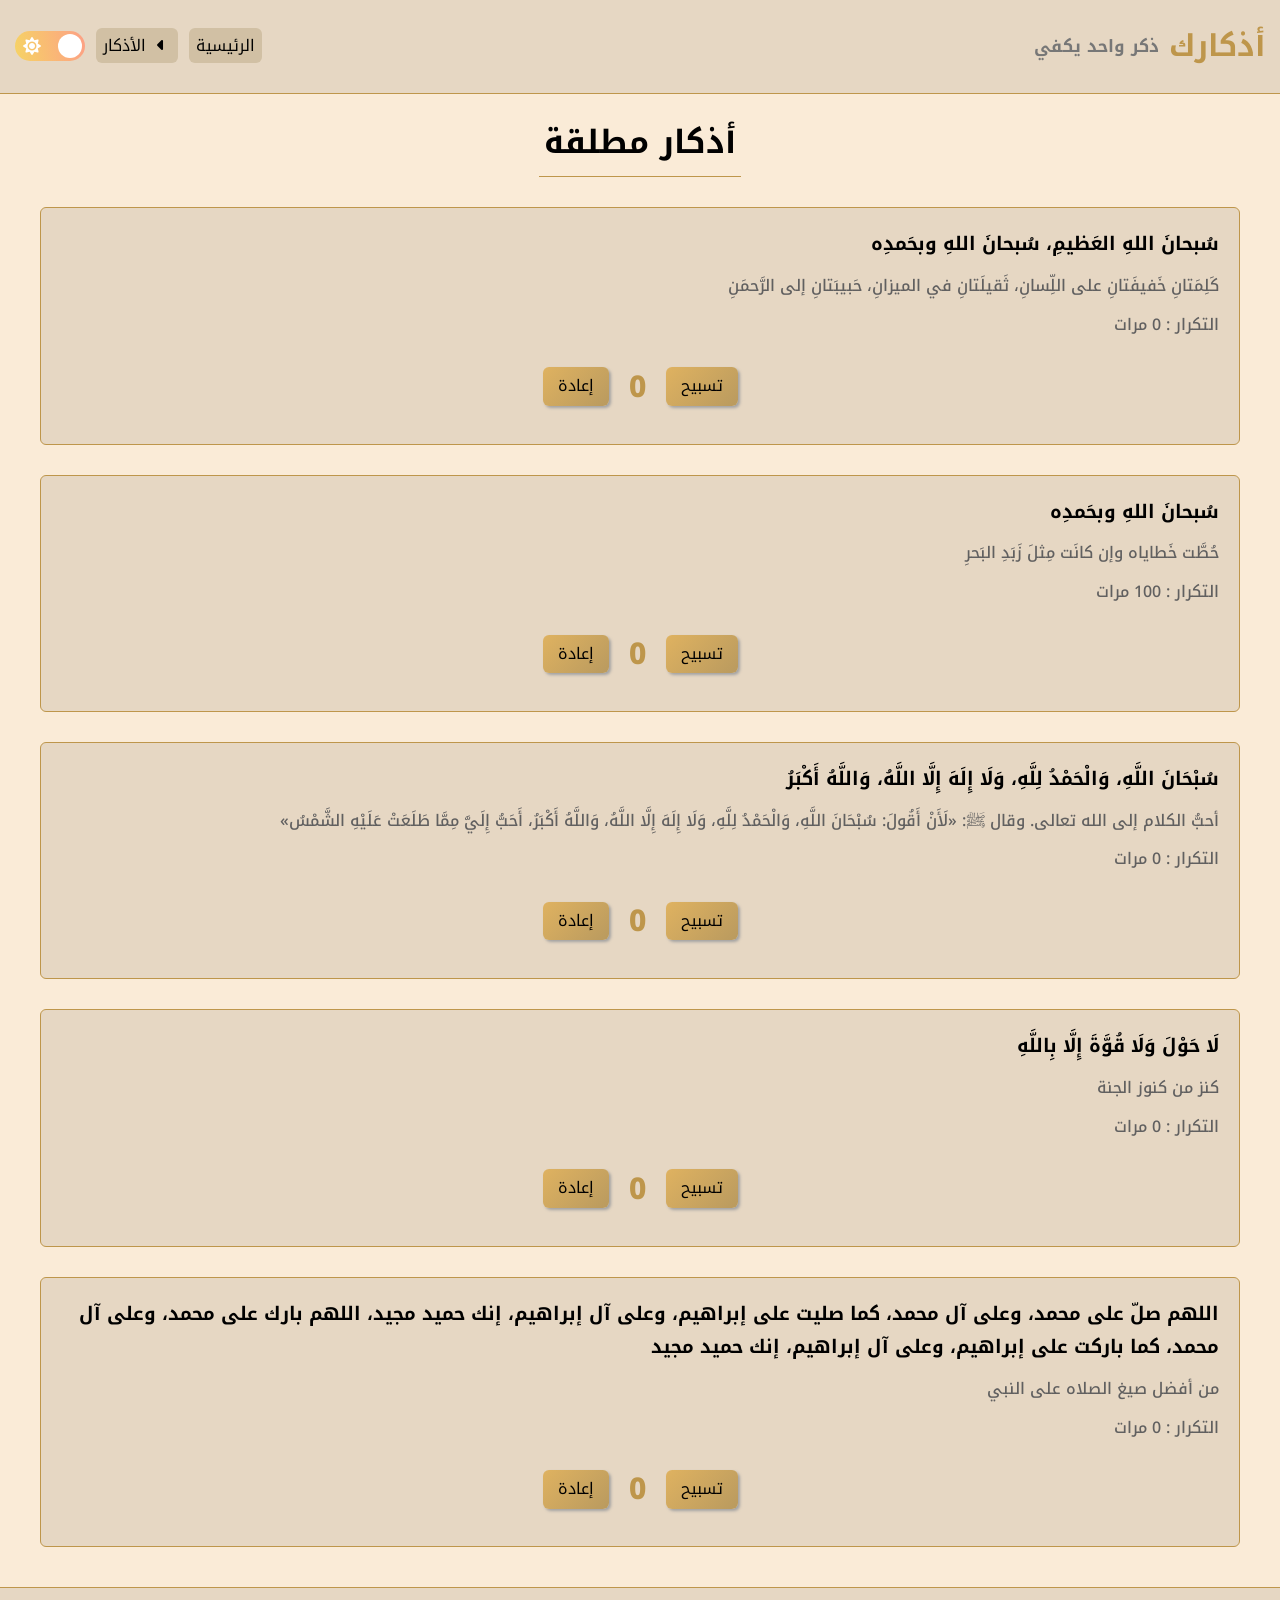
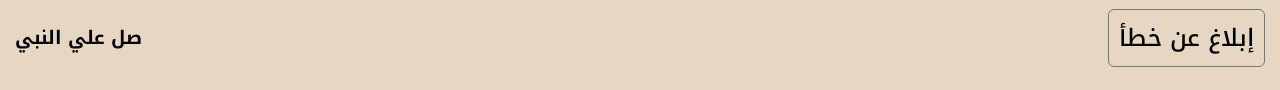
==== any-time.html @ f23ef052 "Add files via upload" ====
<!DOCTYPE html>
<html lang="ar">
<head>
    <meta charset="UTF-8">
    <meta name="viewport" content="width=device-width, initial-scale=1.0">
    <title>أذكار مطلقة</title>
    <!-- #region css files -->
    <link rel="stylesheet" href="css/normalize.css">
    <link rel="stylesheet" href="css/all.min.css">
    <link rel="stylesheet" href="css/framework.css">
    <link rel="stylesheet" href="css/main.css">
    <!-- #endregion -->
    <!-- #region fonts -->
    <link rel="preconnect" href="https://fonts.googleapis.com">
    <link rel="preconnect" href="https://fonts.gstatic.com" crossorigin>
    <link href="https://fonts.googleapis.com/css2?family=Noto+Kufi+Arabic:wght@100..900&display=swap" rel="stylesheet">
    <!-- #endregion -->
</head>
<body class="sapah">
    <!-- #region header -->
    <header class="flex-between p-15 w-100">
        <div class="text flex-align-c">
            <h1 class="m-none">أذكارك</h1>
            <h2 class="m-none c-777">ذكر واحد يكفي</h2>
        </div>
        <nav>
            <ul class="flex-align-c">
                <li><a href="index.html" class="rad-6">الرئيسية</a></li>
                <li>
                    <button class="relative" id="box">
                        <span class="c-pointer rad-6"><i class="fa-solid fa-caret-left arrow" id="icon"></i>الأذكار</span>
                        <ul class="absolute menu" id="cont">
                            <li><a href="sapah.html">أذكار الصباح</a></li>
                            <li><a href="masaa.html">أذكار المساء</a></li>
                            <li><a href="sleep.html">أذكار النوم</a></li>
                        </ul>
                    </button>
                </li>
                <li>
                    <label class="darkmode-lable block m-c w-fit">
                        <input type="checkbox" id="theme-btn" class="theme-checkbox">
                        <div></div>
                    </label>
                </li>
            </ul>
        </nav>
    </header>
    <!-- #endregion -->
    <!-- #region page -->
    <section class="page p-20">
        <h1 class="w-fit m-c m-none heading">أذكار مطلقة</h1>
        <div class="card-container">
        </div>
    </section>
    <!-- #endregion -->
    <!-- #region footer -->
    <footer class="flex-between w-100 p-15">
        <div class="rebort">
            <a href="proplems.html" class="proplem">إبلاغ عن خطأ</a>
        </div>
        <h3 class="txt-c">صل علي النبي</h3>
        <!-- <div class="contact flex-align-c">
            <span>تواصل معنا</span>
            <div class="links">
                <a href=""><i class="fa-brands fa-facebook"></i></a>
                <a href=""><i class="fa-brands fa-instagram"></i></a>
            </div>
        </div> -->
    </footer>
    <!-- #endregion -->
    <script src="js/azkar-any-time.js"></script>
    <script src="js/card.js"></script>
    <script src="js/main.js"></script>
</body>
</html>
---- css/framework.css ----
/* #region disply + position */
.flex-evenly {
    display: flex;
    align-items: center;
    justify-content: space-evenly;
}
.flex-between {
    display: flex;
    align-items: center;
    justify-content: space-between;
}
.flex-align-c {
    display: flex;
    align-items: center;
    justify-content: center;
}
.grid {
    display: grid;
}
.block {
    display: block;
}
.relative {
    position: relative;
}
.absolute {
    position: absolute;
}
/* #endregion */
/* #region border + margin + padding */
.border-b-999 {
    border-bottom: 1px solid #999;
}
.border-t-999 {
    border-top: 1px solid #999;
}
.rad-6 {
    border-radius: 6px;
}
.rad-50 {
    border-radius: 50%;
}
.m-none {
    margin: 0;
}
.m-c {
    margin-left: auto;
    margin-right: auto;
}
.mt-none {
    margin-top: 0;
}
.mt-15 {
    margin-top: 15px;
}
.mb-none {
    margin-bottom: 0;
}
.mb-10 {
    margin-bottom: 10px;
}
.mb-15 {
    margin-bottom: 15px;
}
.ml-20 {
    margin-left: 20px;
}
.p-20 {
    padding: 20px;
}
.p-15 {
    padding: 15px;
}
.pb-10 {
    padding-bottom: 10px;
}
/* #endregion */
/* #region width & height */
.w-fit {
    width: fit-content;
}
.w-100 {
    width: 100%;
}
/* #endregion */
/* #region colors */
.c-777 {
    color: #777;
}
.main-bg-c {
    background-color: rgb(230, 215, 195);
}
/* #endregion */
/* #region cursor */
.c-pointer {
    cursor: pointer;
}
/* #endregion */
---- css/main.css ----
/* #region local values */
:root {
    --main-transition: 0.3s;
}
* {
    box-sizing: border-box;
    text-decoration: none;
    transition: var(--main-transition);
    list-style: none;
    line-height: 1.8;
}
body.light-mode {
    --card-bg-color: rgb(230, 215, 195);
    --card-hover-bg-color: rgb(209, 192, 164);
    --main-text-c : black;
    --second-txt-c: #616060;
    --body-c: antiquewhite;
    --border-color: #777;
    --toggle-btn-bg-c: linear-gradient(80deg, #f6d365, #fda085);
    --toggle-btn-c: rgb(31, 29, 29);
    --txt-bg-c: rgb(209, 192, 164);
    --txt-bg-c-hover: rgb(201, 184, 157);
    --main-c: #be964b;
    --second-c: #91733c;
    --transparent-c: #2a2520;
    --btn-bg: linear-gradient(135deg, #dfb260, #b99a5f);
    --shadow-bg: rgb(163, 162, 162);
    --shadow-bg-hover: gray;
}
body.dark-mode {
    --card-bg-color: #2A2A2A;
    --card-hover-bg-color: #353232;
    --main-text-c : #f5f5f5;
    --second-txt-c: #cfcdcd;
    --body-c: #1E1E1E;
    --border-color: #3A3A3A;
    --toggle-btn-bg-c: linear-gradient(80deg, rgb(91, 91, 238), rgb(37, 37, 136));
    --toggle-btn-c: rgb(129, 152, 255);
    --txt-bg-c: #555252;
    --txt-bg-c-hover: rgb(73, 69, 69);
    --main-c: #d4a854;
    --second-c: #91733c;
    --transparent-c: #2a2520;
    --btn-bg: linear-gradient(135deg, #d4ba88, #ad8946);
    --shadow-bg: rgb(65, 58, 57);
    --shadow-bg-hover: rgb(88, 88, 88);
}
html {
    background-color: var(--body-c);
}
body {
    font-family: "Noto Kufi Arabic", sans-serif;
    background-color: var(--body-c);
    direction: rtl;
}
.page {
    min-height: 78vh;
}
header {
    border-bottom: 1px solid var(--main-c) !important;
}
ul {
    padding: 0;
}
::-webkit-scrollbar {
    width: 10px;
}
::-webkit-scrollbar-track {
    background-color: rgb(143, 143, 143);
}
::-webkit-scrollbar-thumb {
    background-color: rgb(245, 193, 126);
}
::-webkit-scrollbar-thumb:hover {
    background-color: var(--card-hover-bg-color);
}
header h1 {
    color: var(--main-text-c);
}
@media (max-width: 767px) {
    header h1 {
        font-size: 25px;
    }
}
.dark-mode header nav :hover {
    color: var(--main-c) !important;
}
/* #endregion */

/* #region coponent */
/* #region dark mode toggle btn */
.theme-checkbox {
    -webkit-appearance: none;
    appearance: none;
    display: none;
}
.darkmode-lable {
    cursor: pointer;
}
.darkmode-lable div {
    width: 70px;
    height: 30px;
    border-radius: 15px;
    position: relative;
    background: var(--toggle-btn-bg-c);
}
.darkmode-lable div::before {
    content: "";
    position: absolute;
    top: 50%;
    transform: translateY(-50%);
    /* left: 42px; */
    right: 4%;
    width: 24px;
    height: 24px;
    border-radius: 50%;
    background-color: white;
    transition: var(--main-transition) ease;
}
.darkmode-lable input:checked + div::before {
    right: 60%;
}
.darkmode-lable input:hover + div::before {
    transform: scale(1.1) translateY(-50%);
    transform-origin: top;
}
.darkmode-lable div::after {
    font-family: "Font Awesome 5 Free";
    content: "\f185";
    font-weight: 900;
    color: white;
    padding: 2px;
    transition: 0.5s;
    width: 20px;
    height: 20px;
    border-radius: 50%;
    position: absolute;
    left: 5px;
    top: 50%;
    transform: translateY(-50%);
    display: flex;
    justify-content: center;
    align-items: center;
}
.darkmode-lable input:checked + div::after {
    content: "\f186";
    left: 41px;
    transform: translateY(-50%);
}    
/* #endregion */
/* #region header */
header {
    background-color: var(--card-bg-color);
}
@media (max-width: 767px) {
    header {
        flex-direction: column;
        padding-bottom: 10px;
    }
    header h2 {
        margin-top: 0;
    }
}
header h1 {
    font-size: 30px;
    color: var(--main-c);
}
header h2 {
    color: var(--second-txt-c);
    padding-right: 10px;
    font-size: 17px;
}
header ul {
    gap: 5px;
}
header nav > ul > li > a,
header button span {
    color: var(--main-text-c);
    background-color: var(--txt-bg-c);
    padding: 2px 7px;
    width: fit-content;
    height: 35px;
}
header nav > ul > li > a:hover,
header button span:hover {
    background-color: var(--txt-bg-c-hover);
}
header button {
    background-color: transparent;
    border: none;
}
header button i {
    width: 8px;
    margin-left: 5px;
    transform: rotate(0);
}
header button i.open {
    transform: rotate(-90deg);
    color: var(--main-c);
}
header button ul {
    background-color: var(--card-hover-bg-color);
    width: 130px;
    top: 120%;
    left: 0;
    border: 1px solid var(--second-c);
    border-radius: 6px;
    text-align: center;
    opacity: 0;
    transition: 0.5s;
    z-index: -1;
}
header button ul.open {
    opacity: 1;
    top: 150%;
    z-index: 100;
}
header button:has(.open) span {
    color: var(--main-c);
}
header button .open li:hover {
    background-color: var(--txt-bg-c-hover);
}
.light-mode header button .open li:hover a {
    color: black !important;
}
.dark-mode header button .open li:hover a {
    color: var(--main-c);
}
header button .open li {
    padding: 10px;
}
header button .open li:not(:last-of-type) {
    padding-bottom: 4px;
    border-bottom: 1px solid var(--second-c);
}
header button .open li:first-of-type {
    border-radius: 6px 6px 0 0;
}
header button .open li:last-of-type {
    border-radius: 0 0 9px 6px;
}
header button ul li a {
    color: var(--main-text-c);
}
/* #endregion */
/* #region footer */
footer {
    background-color: var(--card-bg-color);
    position:relative;
    bottom: 0;
    left: 0;
    border-top: 1px solid var(--main-c);
}
footer a {
    color: var(--main-text-c);
    font-size: 1.5rem;
}
footer a.proplem {
    font-weight: 500;
    padding: 5px 10px;
    border-radius: 6px;
    border: 1px solid var(--border-color);
}
footer a.proplem:hover {
    background-color: var(--card-hover-bg-color);
    color: var(--main-c);
}
footer .txt-c {
    color: var(--main-text-c);
}

/* footer .contact a:hover {
    color: rgb(72, 151, 241);
}
footer .contact {
    flex-direction: column;
    gap: 5px;
}
footer .contact span {
    font-weight: 500;
    color: var(--second-txt-c);
}
footer i {
    font-size: 20px;
} */

/* #endregion */
/* #endregion */

/* #region index page */
/* #region page */
.index {
    display: flex;
    flex-direction: column;
}
.index .page {
    display: flex;
    justify-content: center;
    align-items: center;
    flex: 1;
}
.index .page .box {
    grid-template-columns: 1fr 1fr;
    width: fit-content;
    gap: 50px;
}
@media (max-width: 767px) {
    .index .page {
        padding-top: 40px;
        padding-bottom: 40px;
    }
    .index .page .box{
        grid-template-columns: 1fr;
    }
}
.index .page .box .circile {
    color: var(--main-text-c);
    width: 230px;
    height: 230px;
    background-color: var(--card-bg-color);
    box-shadow: 2px 2px 7px 0 var(--shadow-bg);
    border: 1px solid transparent;
}
.index .page .box .circile:hover {
    box-shadow: 2px 2px 10px 0 var(--shadow-bg-hover);
    background-color: var(--card-hover-bg-color);
    transform: translateY(-10px);
    border: 1px solid var(--main-c);
}
/* #endregion */
/* #endregion */

/* #region sapah page */
.sapah .page .heading {
    color: var(--main-text-c);
    border-bottom: 1px solid var(--main-c);
    padding: 0 5px 5px;
}
@media (max-width: 767px) {
    .sapah .page .heading {
        font-size: 25px;
    }
}
.sapah .page .card-container {
    margin-left: 20px;
    margin-right: 20px;
    margin-bottom: 20px;
}
@media (max-width: 767px) {
    .sapah .page .card-container {
        margin-left: 0px;
        margin-right: 0px;
    }
}
.sapah .page .card {
    margin-top: 30px;
    background-color: var(--card-bg-color);
    border: 1px solid var(--main-c);
}
.sapah .page .card .info {
    font-size: 15px;
    color: var(--second-txt-c);
}
.sapah .page .card.done {
    border-color: greenyellow;
}
.sapah .page .card.done .num {
    color: greenyellow !important;
}
.light-mode .page .card.done .num {
    color: rgb(0, 202, 51) !important;
}
.sapah .page .card h3 {
    color: var(--main-text-c);
}
.sapah .page .card .txt {
    color: var(--second-txt-c);
    font-weight: 500;
}
.sapah .page .card .flex-between,
.sapah .page .card > p {
    margin-top: 10px;
    margin-bottom: 10px;
}
@media (max-width: 767px) {
    .sapah .page .card .flex-between {
        flex-direction: column;
        align-items: flex-start;
        gap: 5px;
    }
}
.sapah .page .card .counter-holder {
    padding: 10px;
    border-radius: 20px;
}
.sapah .page .card .counter-holder button {
    color: var(--main-text-c);
    border: none;
    padding: 10px 15px;
    border-radius: 6px;
    background: var(--btn-bg);
    cursor: pointer;
    transition: var(--main-transition);
    box-shadow: 2px 2px 3px 0 var(--shadow-bg);
}
.sapah .page .card .counter-holder button:hover:not(:disabled) {
    transform: translateY(-2px);
    box-shadow: 2px 2px 3px 0 var(--shadow-bg-hover);
}
.sapah .page .card .counter-holder .taspeh:disabled {
    box-shadow: none;
    opacity: 0.5;
    cursor: not-allowed;
}
.sapah .page .card .counter-holder .num {
    font-size: 30px;
    font-weight: 800;
    color: var(--main-c);
    margin-left: 20px;
    margin-right: 20px;
}
/* #endregion */

/* #region problem page */
.problem-page .page {
    display: flex;
    justify-content: center;
    align-items: center;
    min-height: calc(100vh - 120px);
}
.problem-box {
    width: min(100%, 700px);
    background-color: var(--card-bg-color);
    border: 1px solid var(--main-c);
    border-radius: 12px;
    padding: 25px;
    box-shadow: 2px 2px 10px 0 var(--shadow-bg);
}
.problem-box h2 {
    color: var(--main-text-c);
    margin-top: 0;
}
.problem-box p {
    color: var(--second-txt-c);
}
.problem-form {
    display: flex;
    flex-direction: column;
    gap: 15px;
}
.problem-form label {
    display: flex;
    flex-direction: column;
    gap: 8px;
    color: var(--main-text-c);
    font-weight: 500;
}
.problem-form input,
.problem-form textarea {
    border: 1px solid var(--border-color);
    border-radius: 8px;
    padding: 10px 12px;
    background-color: var(--body-c);
    color: var(--main-text-c);
    resize: vertical;
    transition: background-color var(--main-transition);
    outline: none;
}
.problem-form button {
    width: fit-content;
    border: none;
    border-radius: 8px;
    padding: 10px 16px;
    background: var(--btn-bg);
    color: var(--main-text-c);
    cursor: pointer;
}
.problem-form button:hover {
    transform: translateY(-2px);
}
/* #endregion */
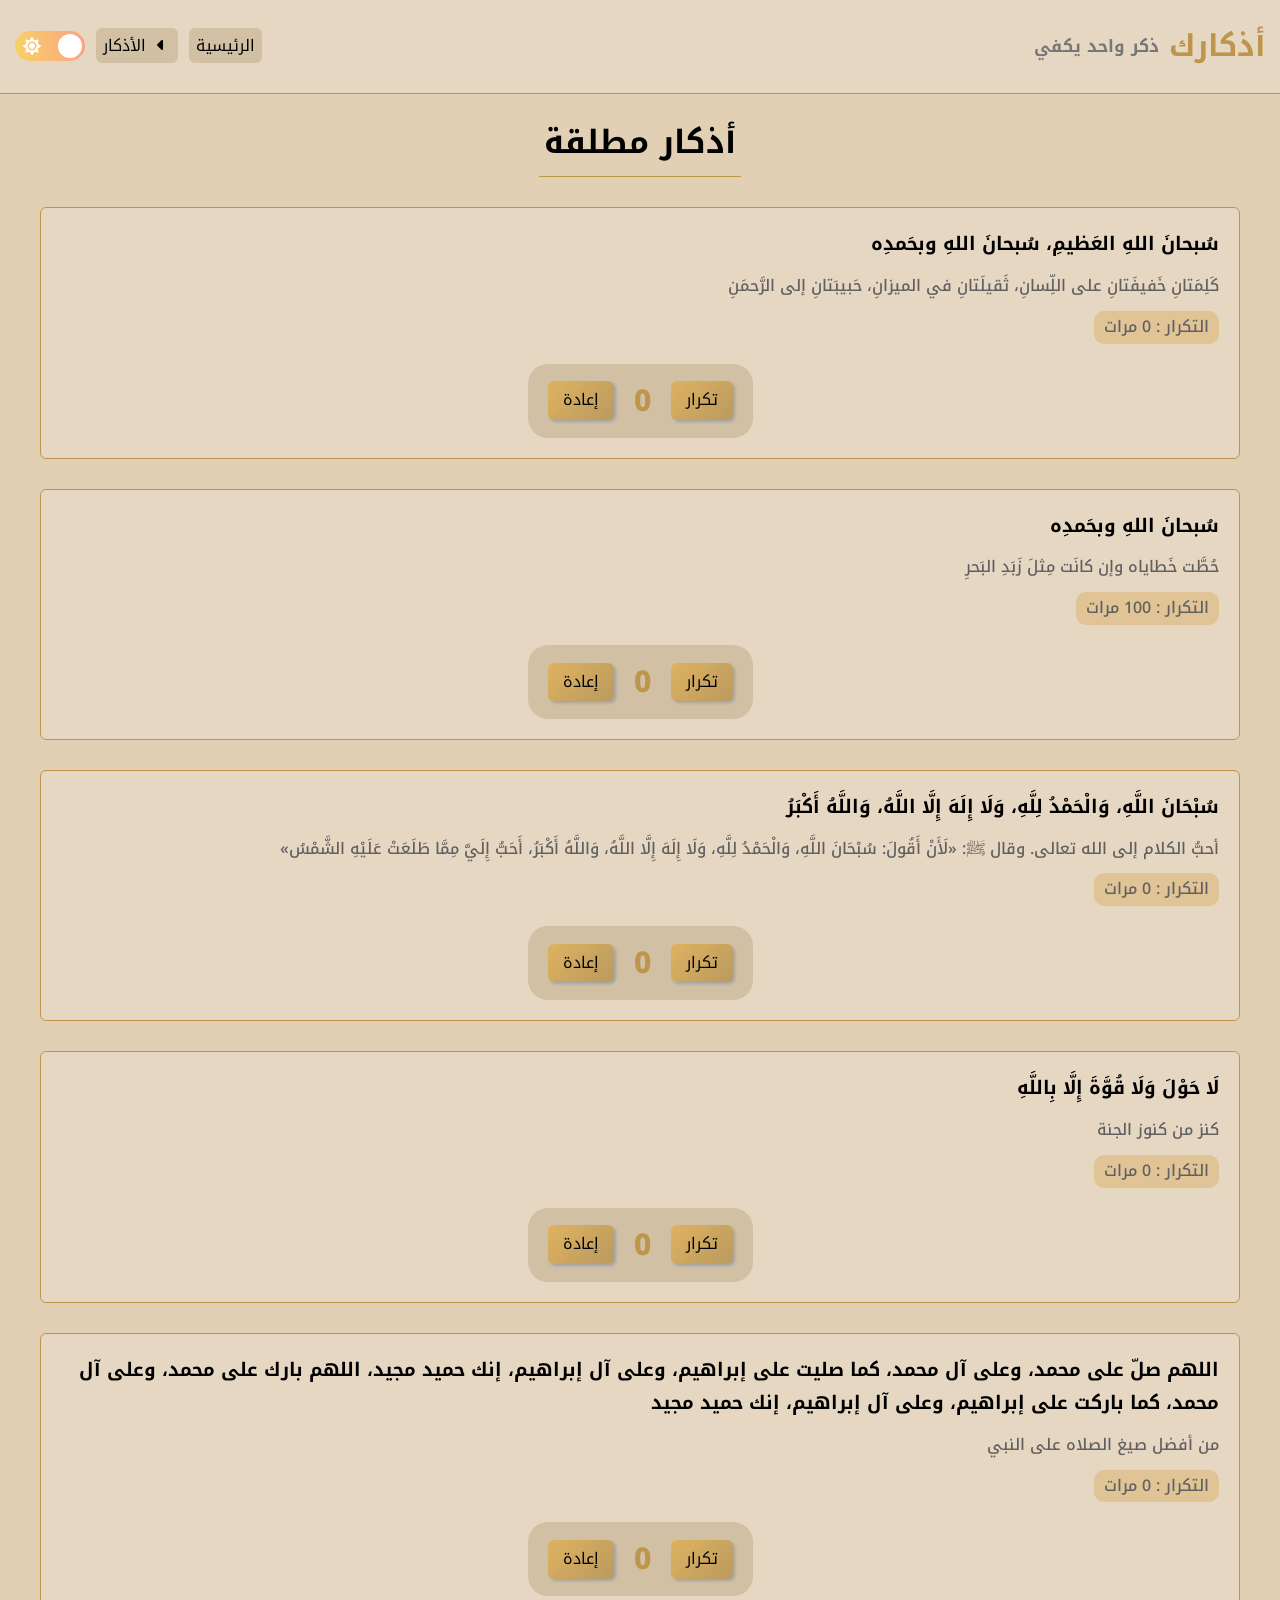
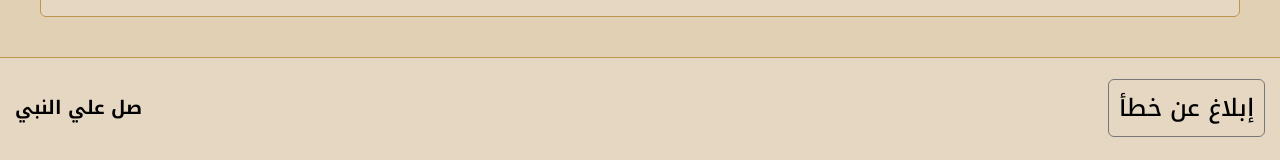
==== commit b58e7b2d: "Update any-time.html" ====
--- a/any-time.html
+++ b/any-time.html
@@ -4,6 +4,7 @@
     <meta charset="UTF-8">
     <meta name="viewport" content="width=device-width, initial-scale=1.0">
     <title>أذكار مطلقة</title>
+    <link rel="icon" href="imgs/azkark.png">
     <!-- #region css files -->
     <link rel="stylesheet" href="css/normalize.css">
     <link rel="stylesheet" href="css/all.min.css">
@@ -72,4 +73,4 @@
     <script src="js/card.js"></script>
     <script src="js/main.js"></script>
 </body>
-</html>+</html>
--- a/css/main.css
+++ b/css/main.css
@@ -12,6 +12,7 @@
 body.light-mode {
     --card-bg-color: rgb(230, 215, 195);
     --card-hover-bg-color: rgb(209, 192, 164);
+    --card-done-bg: rgba(73, 231, 99, 0.075);
     --main-text-c : black;
     --second-txt-c: #616060;
     --body-c: antiquewhite;
@@ -26,10 +27,12 @@
     --btn-bg: linear-gradient(135deg, #dfb260, #b99a5f);
     --shadow-bg: rgb(163, 162, 162);
     --shadow-bg-hover: gray;
+    --counter-bg: rgb(209, 192, 164);
 }
 body.dark-mode {
     --card-bg-color: #2A2A2A;
     --card-hover-bg-color: #353232;
+    --card-done-bg: rgba(73, 231, 99, 0.075);
     --main-text-c : #f5f5f5;
     --second-txt-c: #cfcdcd;
     --body-c: #1E1E1E;
@@ -44,6 +47,7 @@
     --btn-bg: linear-gradient(135deg, #d4ba88, #ad8946);
     --shadow-bg: rgb(65, 58, 57);
     --shadow-bg-hover: rgb(88, 88, 88);
+    --counter-bg: #353232;
 }
 html {
     background-color: var(--body-c);
@@ -55,6 +59,7 @@
 }
 .page {
     min-height: 78vh;
+    background-color: #8a6c3636;
 }
 header {
     border-bottom: 1px solid var(--main-c) !important;
@@ -227,18 +232,12 @@
 .dark-mode header button .open li:hover a {
     color: var(--main-c);
 }
-header button .open li {
-    padding: 10px;
+header button .open a {
+    padding: 7px;
+    display: block;
 }
 header button .open li:not(:last-of-type) {
-    padding-bottom: 4px;
     border-bottom: 1px solid var(--second-c);
-}
-header button .open li:first-of-type {
-    border-radius: 6px 6px 0 0;
-}
-header button .open li:last-of-type {
-    border-radius: 0 0 9px 6px;
 }
 header button ul li a {
     color: var(--main-text-c);
@@ -357,6 +356,32 @@
     margin-top: 30px;
     background-color: var(--card-bg-color);
     border: 1px solid var(--main-c);
+    position: relative;
+}
+.sapah .page .card.done {
+    background-color: var(--card-done-bg);
+}
+.sapah .page .card::before {
+    content: "\f00c";
+    font-family: "Font Awesome 5 Free";
+    font-weight: 900;
+    color: var(--main-text-c);
+    position: absolute;
+    top: 10px;
+    left: 10px;
+    border-radius: 50%;
+    background-color: rgb(38, 172, 38);
+    width: 30px;
+    height: 30px;
+    display: flex;
+    justify-content: center;
+    align-items: center;
+    margin-right: 10px;
+    opacity: 0;
+    transition: var(--main-transition);
+}
+.sapah .page .card.done::before {
+    opacity: 1;
 }
 .sapah .page .card .info {
     font-size: 15px;
@@ -373,10 +398,16 @@
 }
 .sapah .page .card h3 {
     color: var(--main-text-c);
+    margin-left: 10px;
 }
 .sapah .page .card .txt {
     color: var(--second-txt-c);
     font-weight: 500;
+}
+.sapah .page .card .repeat-text {
+    background-color: #d4a1435b;
+    padding: 2px 10px ;
+    border-radius: 10px;
 }
 .sapah .page .card .flex-between,
 .sapah .page .card > p {
@@ -391,8 +422,10 @@
     }
 }
 .sapah .page .card .counter-holder {
-    padding: 10px;
+    padding: 10px 20px;
     border-radius: 20px;
+    background-color: var(--counter-bg);
+    margin-top: 20px;
 }
 .sapah .page .card .counter-holder button {
     color: var(--main-text-c);
@@ -479,4 +512,4 @@
 .problem-form button:hover {
     transform: translateY(-2px);
 }
-/* #endregion */+/* #endregion */
